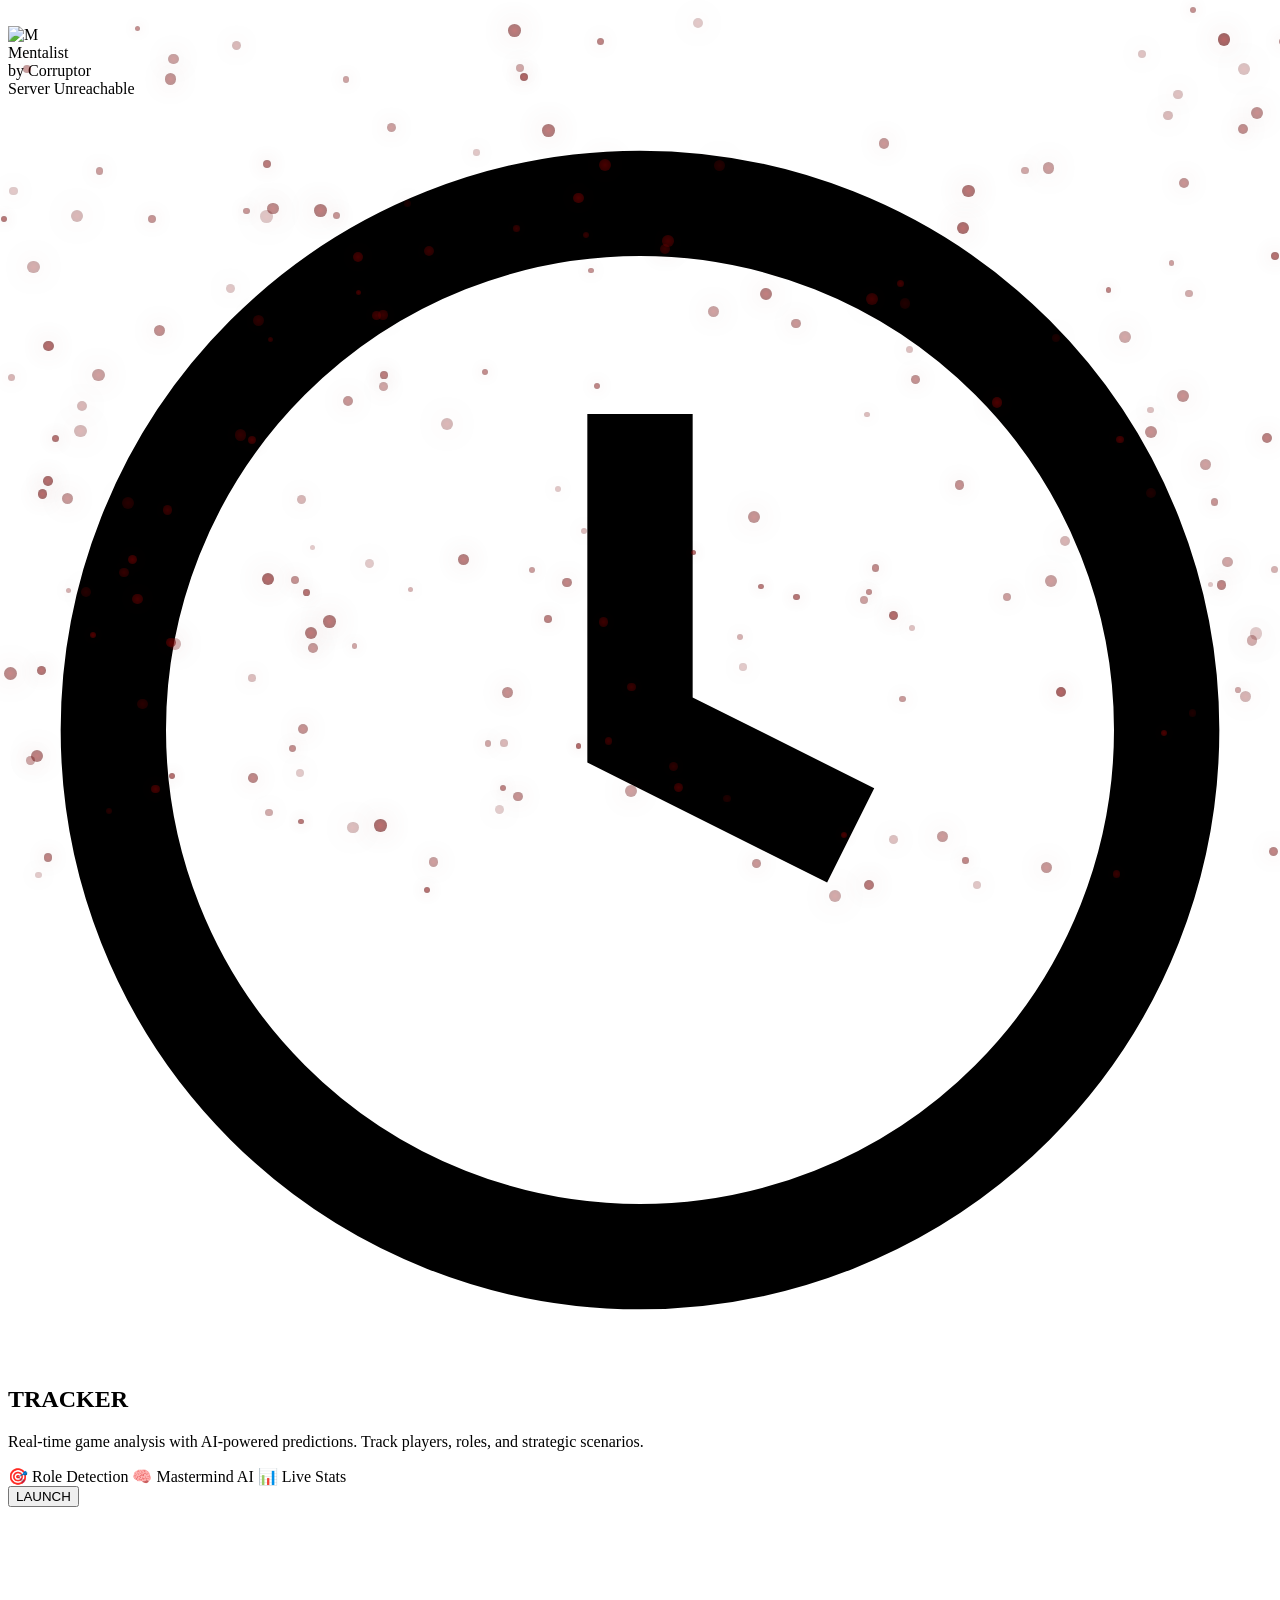
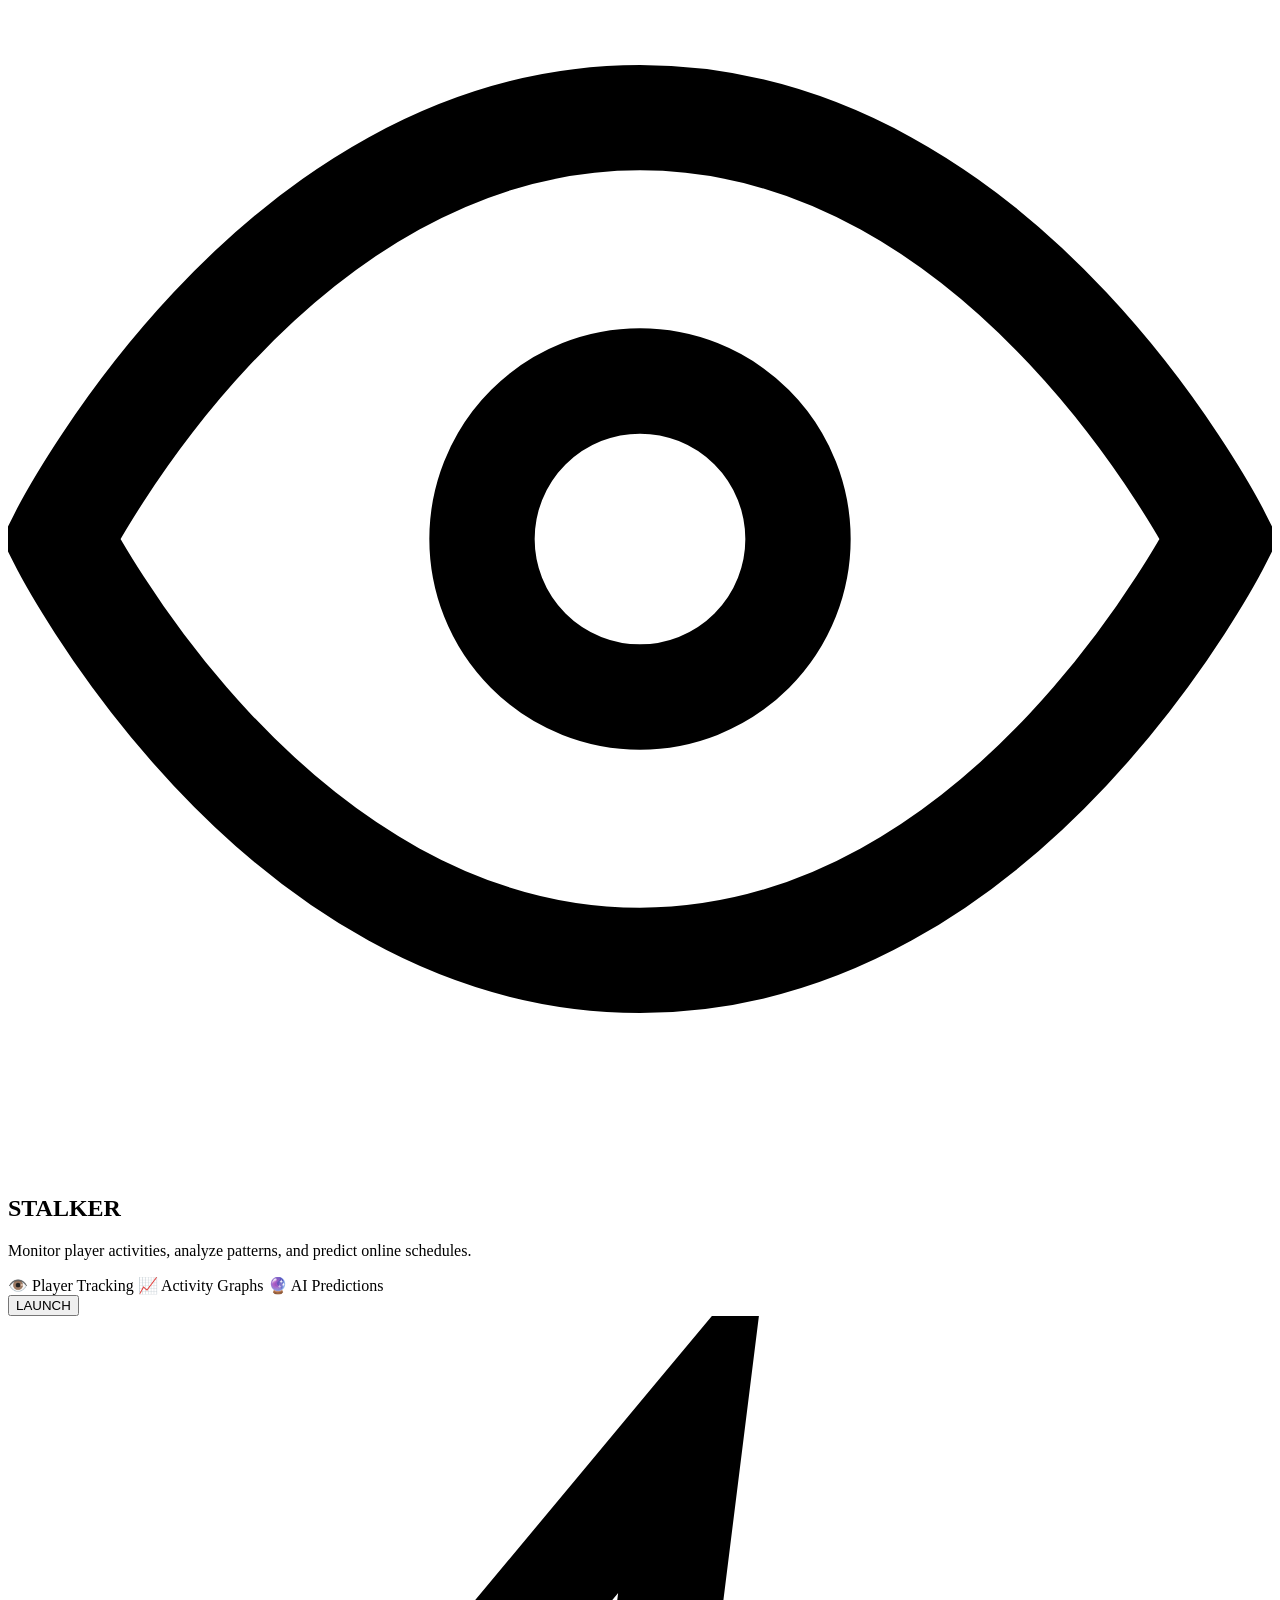
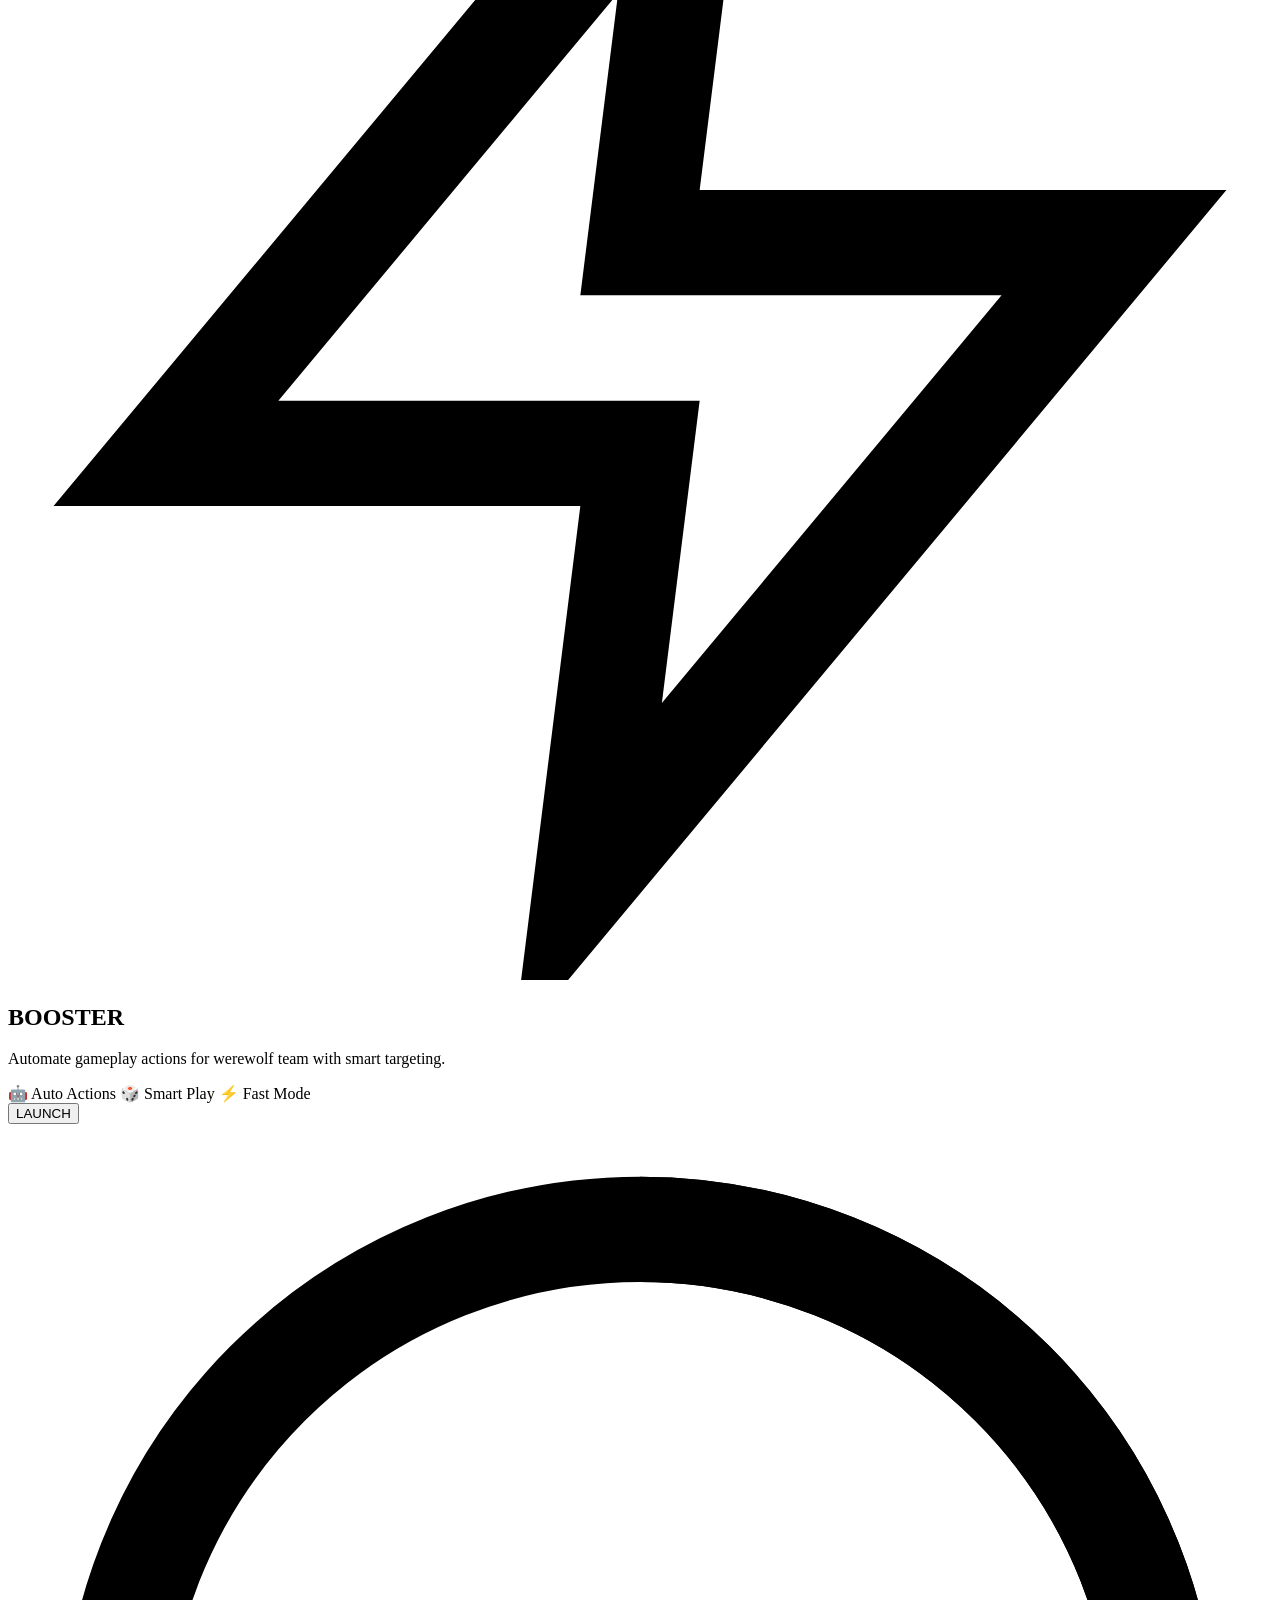
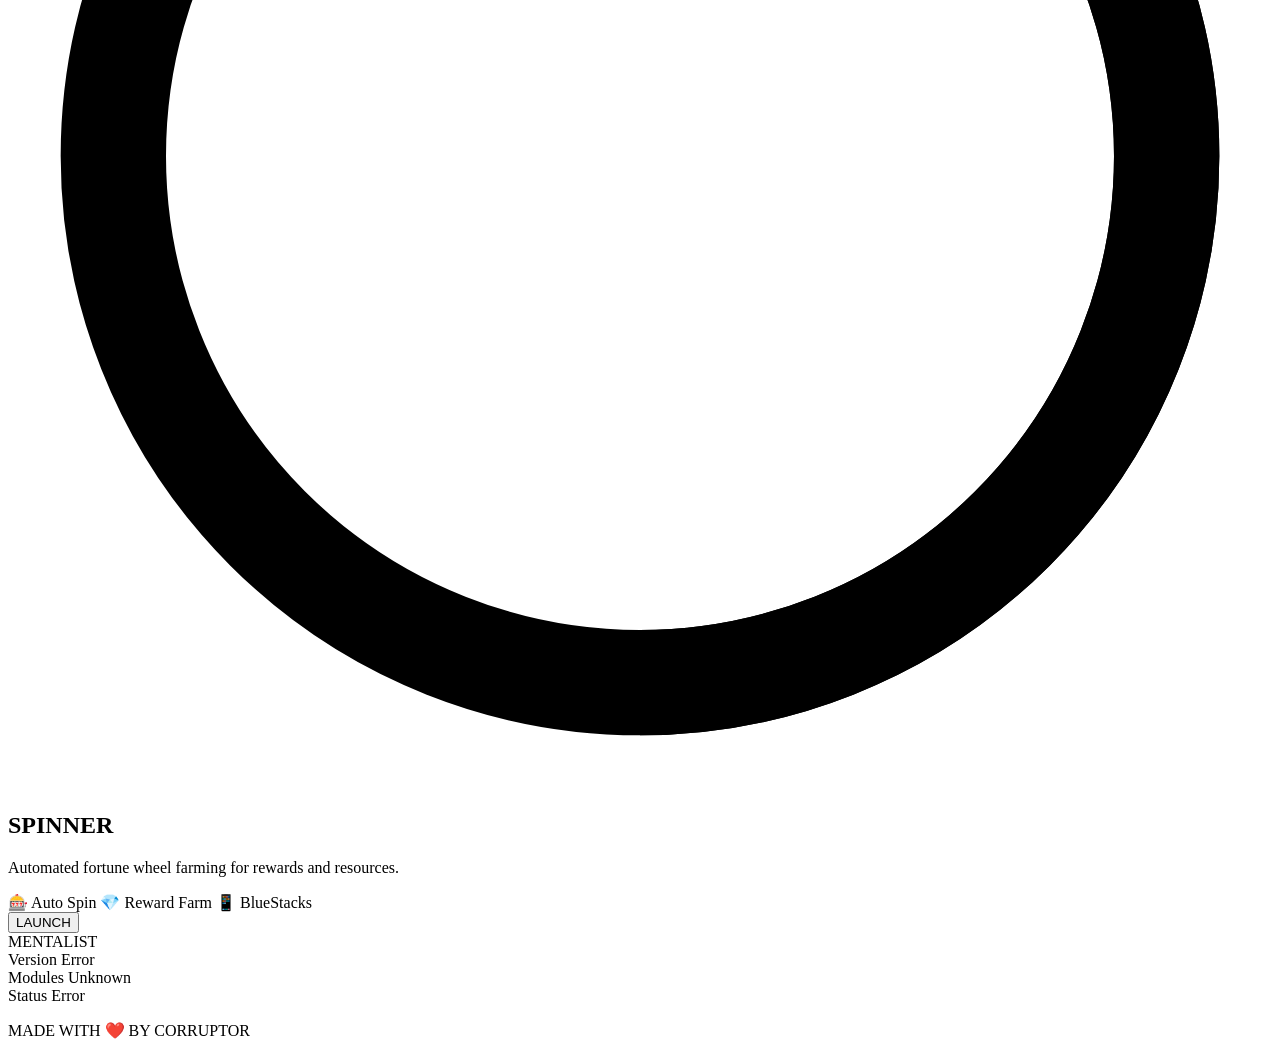
==== gui/index.html @ 66e72451 "Fix" ====
<!DOCTYPE html>
<html lang="en">

<head>
    <meta charset="UTF-8">
    <meta name="viewport" content="width=device-width, initial-scale=1.0">
    <title>Mentalist</title>
    <link rel="icon" type="image/png" href="assets/favicon.png">
    <link rel="preconnect" href="https://fonts.googleapis.com">
    <link rel="preconnect" href="https://fonts.gstatic.com" crossorigin>
    <link href="https://fonts.googleapis.com/css2?family=Cinzel:wght@400..900&family=Cormorant+Garamond:ital,wght@0,300;0,400;0,500;0,600;0,700;1,300;1,400;1,500;1,600;1,700&family=Playfair+Display:ital,wght@0,400..900;1,400..900&display=swap" rel="stylesheet">
    <link rel="stylesheet" href="css/main.css">
    <link rel="stylesheet" href="css/updater.css">
    <link rel="stylesheet" href="css/animations.css">
</head>

<body>
    <div id="blood-particles"></div>

    <div class="background-watermark">
        <img src="assets/favicon.png" alt="">
    </div>

    <header class="main-header">
        <div class="logo" onclick="window.location.href='index.html'">
            <div class="brand-container">
                <img src="assets/favicon.png" alt="M" class="logo-icon">
                <div class="logo-wrapper">
                    <div class="logo-main">
                        <span class="logo-men">Men</span><span class="logo-tal">tal</span><span class="logo-ist">ist</span>
                    </div>
                    <div class="author-tag">by Corruptor</div>
                </div>
            </div>
        </div>
        <div class="server-status">
            <span class="status-dot"></span>
            <span class="status-text">Checking Server...</span>
        </div>
    </header>
    
    <main class="module-selector">
        <div class="modules-grid">
            <div class="module-card" data-module="tracker">
                <div class="card-glow tracker-glow"></div>
                <div class="card-content">
                    <div class="card-icon">
                        <svg viewBox="0 0 24 24" fill="none" stroke="currentColor" stroke-width="2">
                            <circle cx="12" cy="12" r="10" />
                            <path d="M12 6v6l4 2" />
                        </svg>
                    </div>
                    <h2 class="card-title">TRACKER</h2>
                    <p class="card-description">
                        Real-time game analysis with AI-powered predictions.
                        Track players, roles, and strategic scenarios.
                    </p>
                    <div class="card-features">
                        <span class="feature">🎯 Role Detection</span>
                        <span class="feature">🧠 Mastermind AI</span>
                        <span class="feature">📊 Live Stats</span>
                    </div>
                    <button class="card-button" onclick="launchModule('tracker')">
                        <span>LAUNCH</span>
                        <div class="button-glow"></div>
                    </button>
                </div>
            </div>
            
            <div class="module-card" data-module="stalker">
                <div class="card-glow stalker-glow"></div>
                <div class="card-content">
                    <div class="card-icon">
                        <svg viewBox="0 0 24 24" fill="none" stroke="currentColor" stroke-width="2">
                            <path d="M1 12s4-8 11-8 11 8 11 8-4 8-11 8-11-8-11-8z" />
                            <circle cx="12" cy="12" r="3" />
                        </svg>
                    </div>
                    <h2 class="card-title">STALKER</h2>
                    <p class="card-description">
                        Monitor player activities, analyze patterns, and predict online schedules.
                    </p>
                    <div class="card-features">
                        <span class="feature">👁️ Player Tracking</span>
                        <span class="feature">📈 Activity Graphs</span>
                        <span class="feature">🔮 AI Predictions</span>
                    </div>
                    <button class="card-button" onclick="launchModule('stalker')">
                        <span>LAUNCH</span>
                        <div class="button-glow"></div>
                    </button>
                </div>
            </div>
            
            <div class="module-card" data-module="booster">
                <div class="card-glow booster-glow"></div>
                <div class="card-content">
                    <div class="card-icon">
                        <svg viewBox="0 0 24 24" fill="none" stroke="currentColor" stroke-width="2">
                            <path d="M13 2L3 14h9l-1 8 10-12h-9l1-8z" />
                        </svg>
                    </div>
                    <h2 class="card-title">BOOSTER</h2>
                    <p class="card-description">
                        Automate gameplay actions for werewolf team with smart targeting.
                    </p>
                    <div class="card-features">
                        <span class="feature">🤖 Auto Actions</span>
                        <span class="feature">🎲 Smart Play</span>
                        <span class="feature">⚡ Fast Mode</span>
                    </div>
                    <button class="card-button" onclick="launchModule('booster')">
                        <span>LAUNCH</span>
                        <div class="button-glow"></div>
                    </button>
                </div>
            </div>
            
            <div class="module-card" data-module="spinner">
                <div class="card-glow spinner-glow"></div>
                <div class="card-content">
                    <div class="card-icon">
                        <svg viewBox="0 0 24 24" fill="none" stroke="currentColor" stroke-width="2">
                            <circle cx="12" cy="12" r="10" />
                            <path d="M12 2a10 10 0 0 1 0 20" />
                        </svg>
                    </div>
                    <h2 class="card-title">SPINNER</h2>
                    <p class="card-description">
                        Automated fortune wheel farming for rewards and resources.
                    </p>
                    <div class="card-features">
                        <span class="feature">🎰 Auto Spin</span>
                        <span class="feature">💎 Reward Farm</span>
                        <span class="feature">📱 BlueStacks</span>
                    </div>
                    <button class="card-button" onclick="launchModule('spinner')">
                        <span>LAUNCH</span>
                        <div class="button-glow"></div>
                    </button>
                </div>
            </div>
        </div>
        
        <footer class="main-footer">
            <div class="footer-content">
                <div class="footer-branding">
                    <span class="logo-men">MEN</span><span class="logo-tal">TAL</span><span class="logo-ist">IST</span>
                </div>
                <div class="footer-info-grid">
                    <div class="footer-item">
                        <span class="footer-label">Version</span>
                        <span class="footer-value">---</span>
                    </div>
                    <div class="footer-item">
                        <span class="footer-label">Modules</span>
                        <span class="footer-value">---</span>
                    </div>
                    <div class="footer-item">
                        <span class="footer-label">Status</span>
                        <span class="footer-value">---</span>
                    </div>
                </div>
                <p class="footer-copyright">MADE WITH ❤️ BY CORRUPTOR</p>
            </div>
        </footer>
    </main>
    
    <script src="eel.js"></script>
    <script src="js/main.js"></script>
    <script src="js/updater.js"></script>
</body>

</html>
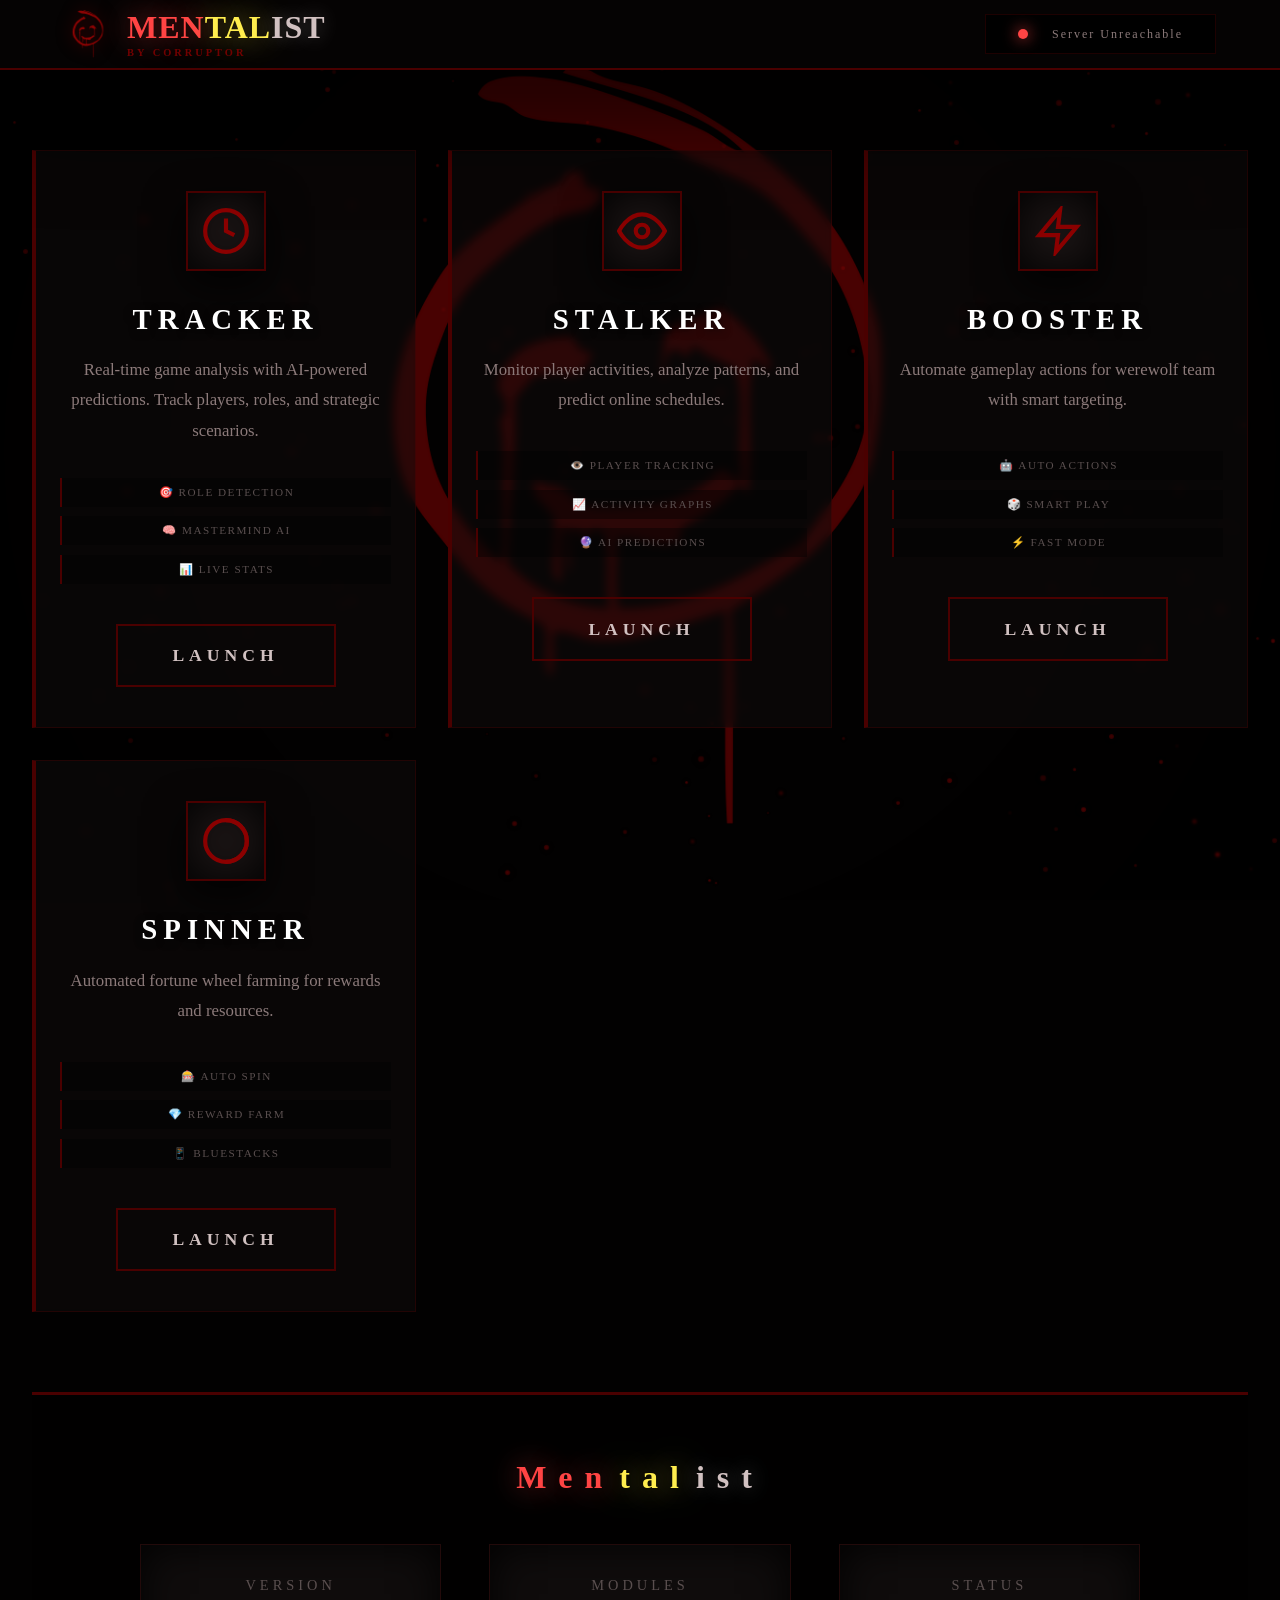
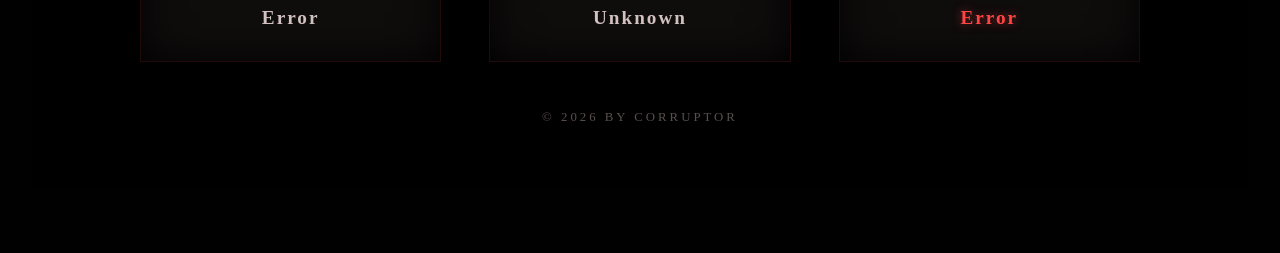
==== commit 36e3e130: "Update" ====
--- a/gui/index.html
+++ b/gui/index.html
@@ -145,7 +145,7 @@
         <footer class="main-footer">
             <div class="footer-content">
                 <div class="footer-branding">
-                    <span class="logo-men">MEN</span><span class="logo-tal">TAL</span><span class="logo-ist">IST</span>
+                    <span class="logo-men">Men</span><span class="logo-tal">tal</span><span class="logo-ist">ist</span>
                 </div>
                 <div class="footer-info-grid">
                     <div class="footer-item">
@@ -161,7 +161,7 @@
                         <span class="footer-value">---</span>
                     </div>
                 </div>
-                <p class="footer-copyright">MADE WITH ❤️ BY CORRUPTOR</p>
+                <p class="footer-copyright">© 2026 BY CORRUPTOR</p>
             </div>
         </footer>
     </main>
--- a/gui/css/main.css
+++ b/gui/css/main.css
@@ -0,0 +1,701 @@
+:root {
+    --men-red: #ff4444;
+    --tal-gold: #ffed4e;
+    --ist-bone: #d1c1c1;
+
+    --bg-void: #020101;
+    --bg-cabinet: #0a0707;
+    --bg-plate: #110d0d;
+    --bg-tray: #1a1414;
+    --bg-panel: #241a1a;
+
+    --blood-dried: #4a0000;
+    --blood-dark: #6b0000;
+    --blood-arterial: #8b0000;
+    --blood-bright: #cc0000;
+
+    --text-bright: #ffffff;
+    --text-bone: #d1c1c1;
+    --text-ash: #8c7a7a;
+    --text-dirt: #5a4f4f;
+
+    --state-success: #00ff88;
+    --state-warning: #ffed4e;
+    --state-danger: #ff4444;
+    --state-info: #00d4ff;
+
+    --shadow-deep: 0 40px 100px rgba(0, 0, 0, 0.9);
+    --shadow-blood: 0 0 60px rgba(139, 0, 0, 0.4);
+    --shadow-inset: inset 0 0 40px rgba(0, 0, 0, 0.95);
+    --transition: 0.4s cubic-bezier(0.165, 0.84, 0.44, 1);
+}
+
+* {
+    margin: 0;
+    padding: 0;
+    box-sizing: border-box;
+}
+
+body {
+    font-family: 'Cormorant Garamond', serif;
+    background: var(--bg-void);
+    color: var(--text-bone);
+    min-height: 100vh;
+    overflow-x: hidden;
+    display: flex;
+    flex-direction: column;
+    position: relative;
+}
+
+body::before {
+    content: '';
+    position: fixed;
+    inset: 0;
+    background: radial-gradient(circle, transparent 60%, rgba(0, 0, 0, 0.95) 100%);
+    pointer-events: none;
+    z-index: 1;
+}
+
+.background-watermark {
+    position: fixed;
+    top: 50%;
+    left: 50%;
+    transform: translate(-50%, -50%);
+    width: 60vw;
+    height: 60vw;
+    z-index: 1;
+    pointer-events: none;
+    opacity: 0.5;
+    filter: ontrast(1.2);
+    display: flex;
+    justify-content: center;
+    align-items: center;
+}
+
+.background-watermark img {
+    width: 100%;
+    height: 100%;
+    object-fit: contain;
+}
+
+.main-header {
+    height: 70px;
+    position: sticky;
+    top: 0;
+    z-index: 1000;
+    display: flex;
+    align-items: center;
+    justify-content: space-between; 
+    padding: 0 4rem;
+    background: rgba(6, 4, 4, 0.98);
+    backdrop-filter: blur(40px);
+    border-bottom: 2px solid var(--blood-dried);
+    box-shadow: var(--shadow-deep);
+}
+
+.logo {
+    font-family: 'Playfair Display', serif;
+    font-weight: 900;
+    font-size: 2rem;
+    letter-spacing: 8px;
+    display: flex;
+    align-items: center;
+    cursor: pointer;
+    transition: var(--transition);
+}
+
+.logo:hover {
+    transform:  scale(1.05);
+}
+
+.logo-men {
+    color: var(--men-red);
+    text-shadow: 0 0 30px rgba(255, 68, 68, 0.6);
+}
+
+.logo-tal {
+    color: var(--tal-gold);
+    text-shadow: 0 0 30px rgba(255, 237, 78, 0.6);
+}
+
+.logo-ist {
+    color: var(--ist-bone);
+    text-shadow: 0 0 20px rgba(255, 255, 255, 0.3);
+}
+
+.brand-container {
+    display: flex;
+    align-items: center;
+    gap: 15px;
+}
+
+.logo-icon {
+    width: 48px;
+    height: 48px;
+    filter: drop-shadow(0 0 8px rgba(139, 0, 0, 0.6));
+    transition: all 0.4s cubic-bezier(0.175, 0.885, 0.32, 1.275);
+    object-fit: contain;
+}
+
+.logo-wrapper {
+    display: flex;
+    flex-direction: column;
+    justify-content: center;
+    line-height: 1.1;
+}
+
+.logo-main {
+    display: flex;
+    align-items: center;
+    font-size: 2rem;
+    font-weight: 800;
+    text-transform: uppercase;
+    letter-spacing: 1px;
+}
+
+.author-tag {
+    font-family: 'Cinzel', serif;
+    font-size: 0.65rem;
+    letter-spacing: 3px;
+    color: var(--blood-arterial);
+    text-transform: uppercase;
+    opacity: 0.8;
+    margin-top: 2px;
+    transition: var(--transition);
+}
+
+.logo:hover .logo-icon {
+    transform: scale(1.1) rotate(-5deg);
+    filter: drop-shadow(0 0 15px var(--men-red));
+}
+
+.logo:hover .author-tag {
+    color: var(--tal-gold);
+    opacity: 1;
+    transform: translateX(3px);
+}
+
+.server-status {
+    display: flex;
+    align-items: center;
+    gap: 1.5rem;
+    padding: 0.7rem 2rem;
+    background: rgba(0, 0, 0, 0.8);
+    border: 1px solid rgba(139, 0, 0, 0.2);
+    box-shadow: var(--shadow-inset);
+    font-family: 'Cinzel', serif;
+    font-size: 0.75rem;
+    letter-spacing: 2px;
+    color: var(--text-ash);
+    margin-left: auto;
+}
+
+.status-dot {
+    width: 10px;
+    height: 10px;
+    border-radius: 50%;
+    background: var(--state-success);
+    box-shadow: 0 0 15px var(--state-success);
+    animation: pulse-dot 2s infinite;
+}
+
+.status-dot.online {
+    background: var(--state-success);
+    box-shadow: 0 0 15px var(--state-success);
+    animation: pulse-dot 2s infinite;
+}
+
+.status-dot.offline {
+    background: var(--state-danger);
+    box-shadow: 0 0 15px var(--state-danger);
+    animation: pulse-dot 1s infinite;
+}
+
+@keyframes pulse-dot {
+
+    0%,
+    100% {
+        opacity: 1;
+    }
+
+    50% {
+        opacity: 0.5;
+    }
+}
+
+.module-selector {
+    width: 100%;
+    max-width: 1600px;
+    margin: 0 auto;
+    padding: 5rem 2rem 4rem;
+    flex: 1;
+    position: relative;
+    z-index: 10;
+}
+
+.title-section {
+    text-align: center;
+    margin-bottom: 5rem;
+    position: relative;
+    z-index: 100;
+}
+
+.main-title {
+    font-family: 'Playfair Display', serif;
+    font-weight: 900;
+    font-size: 3.5rem;
+    letter-spacing: 20px;
+    margin-bottom: 1.5rem;
+    text-shadow:
+        4px 4px 0px rgba(0, 0, 0, 1),
+        0 0 40px rgba(255, 237, 78, 0.3);
+    animation: titleReveal 1.5s cubic-bezier(0.165, 0.84, 0.44, 1) forwards;
+}
+
+@keyframes titleReveal {
+    from {
+        opacity: 0;
+        transform: translateY(40px);
+        filter: blur(20px);
+    }
+
+    to {
+        opacity: 1;
+        transform: translateY(0);
+        filter: blur(0);
+    }
+}
+
+.directive-text {
+    font-family: 'Cinzel', serif;
+    font-size: 0.85rem;
+    letter-spacing: 4px;
+    text-transform: uppercase;
+    color: var(--text-dirt);
+    text-shadow: 0 2px 10px rgba(0, 0, 0, 0.8);
+    margin-top: 1rem;
+}
+
+.author-credit {
+    font-family: 'Playfair Display', serif;
+    font-size: 0.9rem;
+    letter-spacing: 3px;
+    color: var(--blood-arterial);
+    margin-top: 0.5rem;
+    text-shadow: 0 0 15px rgba(139, 0, 0, 0.4);
+}
+
+.surgical-line {
+    height: 1px;
+    background: linear-gradient(90deg, transparent, var(--blood-arterial), transparent);
+    margin: 3rem auto;
+    width: 60%;
+    box-shadow: 0 0 10px var(--blood-arterial);
+}
+
+.modules-grid {
+    display: grid;
+    grid-template-columns: repeat(auto-fit, minmax(300px, 1fr));
+    gap: 2rem;
+    margin-bottom: 5rem;
+}
+
+@media (max-width: 900px) {
+    .modules-grid {
+        grid-template-columns: repeat(auto-fit, minmax(350px, 1fr));
+        gap: 2rem;
+    }
+}
+
+@media (max-width: 480px) {
+    .modules-grid {
+        grid-template-columns: 1fr;
+    }
+}
+
+.module-card {
+    background: rgba(17, 13, 13, 0.5); 
+    border: 1px solid rgba(139, 0, 0, 0.2);
+    border-left: 4px solid var(--blood-dried);
+    position: relative;
+    transition: var(--transition);
+    cursor: pointer;
+    overflow: hidden;
+    backdrop-filter: blur(5px);
+}
+
+.module-card:hover {
+    transform: translateY(-8px) scale(1.02);
+    border-color: var(--tal-gold);
+    background: rgba(10, 7, 7, 0.95); 
+    box-shadow: var(--shadow-deep), 0 0 40px rgba(255, 237, 78, 0.1);
+}
+
+.module-card::before {
+    content: '';
+    position: absolute;
+    inset: 0;
+    background: radial-gradient(circle at center, rgba(139, 0, 0, 0.08) 0%, transparent 70%);
+    opacity: 0;
+    transition: var(--transition);
+}
+
+.module-card:hover::before {
+    opacity: 1;
+}
+
+.module-disabled {
+    filter: brightness(0.6);
+    pointer-events: none;
+    position: relative;
+}
+
+.module-disabled::after {
+    content: 'UNAVAILABLE';
+    position: absolute;
+    top: 20px;
+    right: 20px;
+    background: rgba(139, 0, 0, 0.9);
+    color: var(--text-bright);
+    padding: 0.4rem 1rem;
+    font-family: 'Cinzel', serif;
+    font-size: 0.65rem;
+    letter-spacing: 2px;
+    border: 1px solid var(--men-red);
+    box-shadow: 0 0 20px rgba(255, 68, 68, 0.4);
+    z-index: 10;
+}
+
+.module-disabled .card-icon {
+    border-color: var(--blood-dried);
+}
+
+.module-disabled .card-icon svg {
+    color: var(--text-dirt);
+}
+
+.module-disabled .card-title {
+    color: var(--text-dirt);
+    text-shadow: none;
+}
+
+.module-disabled .card-description {
+    color: var(--text-dirt);
+}
+
+.module-disabled .feature {
+    color: var(--text-dirt);
+    border-left-color: var(--blood-dried);
+    opacity: 0.5;
+}
+
+.module-disabled .card-button {
+    border-color: var(--blood-dried);
+    color: var(--text-dirt);
+    cursor: not-allowed;
+    opacity: 0.5;
+}
+
+.module-disabled .card-button span {
+    letter-spacing: 3px;
+}
+
+.card-content {
+    padding: 2.5rem 1.5rem;
+    display: flex;
+    flex-direction: column;
+    align-items: center;
+    text-align: center;
+    position: relative;
+    z-index: 2;
+}
+
+.card-icon {
+    width: 80px;
+    height: 80px;
+    background: var(--bg-tray);
+    border: 2px solid var(--blood-dried);
+    display: flex;
+    align-items: center;
+    justify-content: center;
+    margin-bottom: 2rem;
+    box-shadow:
+        var(--shadow-inset),
+        0 15px 40px rgba(0, 0, 0, 0.8);
+    transition: var(--transition);
+}
+
+.card-icon svg {
+    width: 50px;
+    height: 50px;
+    color: var(--blood-arterial);
+    transition: var(--transition);
+}
+
+.module-card:hover .card-icon {
+    border-color: var(--tal-gold);
+    transform: rotate(-5deg) scale(1.1);
+    box-shadow:
+        var(--shadow-inset),
+        0 0 40px rgba(255, 237, 78, 0.3);
+}
+
+.module-card:hover .card-icon svg {
+    color: var(--tal-gold);
+}
+
+.card-title {
+    font-family: 'Playfair Display', serif;
+    font-weight: 900;
+    font-size: 1.8rem;
+    letter-spacing: 6px;
+    color: var(--text-bright);
+    margin-bottom: 1.2rem;
+    text-shadow: 0 2px 8px rgba(0, 0, 0, 0.6);
+}
+
+.card-description {
+    color: var(--text-ash);
+    font-size: 1.05rem;
+    line-height: 1.8;
+    margin-bottom: 2rem;
+    min-height: 4rem;
+    font-family: 'Cormorant Garamond', serif;
+}
+
+.card-features {
+    display: flex;
+    flex-direction: column;
+    gap: 0.6rem;
+    margin-bottom: 2.5rem;
+    width: 100%;
+}
+
+.feature {
+    font-family: 'Cinzel', serif;
+    font-size: 0.7rem;
+    letter-spacing: 1.5px;
+    color: var(--text-dirt);
+    text-transform: uppercase;
+    padding: 0.5rem;
+    background: rgba(0, 0, 0, 0.4);
+    border-left: 2px solid var(--blood-dried);
+    transition: var(--transition);
+}
+
+.module-card:hover .feature {
+    color: var(--text-ash);
+    border-left-color: var(--tal-gold);
+}
+
+.card-button {
+    font-family: 'Playfair Display', serif;
+    font-weight: 900;
+    text-transform: uppercase;
+    letter-spacing: 5px;
+    background: transparent;
+    border: 2px solid var(--blood-dried);
+    color: var(--text-bone);
+    padding: 1.2rem 3rem;
+    font-size: 1.1rem;
+    cursor: pointer;
+    transition: var(--transition);
+    position: relative;
+    overflow: hidden;
+    width: 100%;
+    max-width: 220px;
+}
+
+.card-button::before {
+    content: '';
+    position: absolute;
+    inset: 0;
+    background: var(--blood-arterial);
+    transform: scaleX(0);
+    transform-origin: left;
+    transition: var(--transition);
+    z-index: -1;
+}
+
+.card-button:hover {
+    border-color: var(--men-red);
+    color: var(--text-bright);
+    letter-spacing: 7px;
+    box-shadow: 0 0 40px rgba(255, 68, 68, 0.4);
+}
+
+.card-button:hover::before {
+    transform: scaleX(1);
+}
+
+.main-footer {
+    padding: 4rem 2rem;
+    background: rgba(2, 1, 1, 0.98);
+    border-top: 3px solid var(--blood-dried);
+    position: relative;
+    z-index: 10;
+}
+
+.footer-content {
+    max-width: 1000px;
+    margin: 0 auto;
+    text-align: center;
+}
+
+.footer-branding {
+    font-family: 'Playfair Display', serif;
+    font-weight: 900;
+    font-size: 2rem;
+    letter-spacing: 12px;
+    margin-bottom: 3rem;
+    display: flex;
+    justify-content: center;
+    gap: 5px;
+}
+
+.footer-info-grid {
+    display: grid;
+    grid-template-columns: repeat(3, 1fr);
+    gap: 3rem;
+    margin-bottom: 2rem;
+}
+
+@media (max-width: 768px) {
+    .footer-info-grid {
+        grid-template-columns: 1fr;
+        gap: 1.5rem;
+    }
+}
+
+.footer-item {
+    background: rgba(26, 20, 20, 0.6);
+    border: 1px solid rgba(139, 0, 0, 0.15);
+    padding: 2rem 1.5rem;
+    box-shadow: var(--shadow-inset);
+    transition: var(--transition);
+}
+
+.footer-item:hover {
+    border-color: var(--blood-arterial);
+    background: rgba(26, 20, 20, 0.8);
+}
+
+.footer-label {
+    font-family: 'Playfair Display', serif;
+    text-transform: uppercase;
+    font-size: 0.9rem;
+    letter-spacing: 4px;
+    color: var(--text-dirt);
+    display: block;
+    margin-bottom: 0.8rem;
+}
+
+.footer-value {
+    font-family: 'Cinzel', serif;
+    font-weight: 700;
+    font-size: 1.2rem;
+    letter-spacing: 2px;
+    color: var(--text-bone);
+}
+
+.footer-value.ready {
+    color: var(--state-success);
+    text-shadow: 0 0 20px rgba(0, 255, 136, 0.5);
+}
+
+.footer-copyright {
+    margin-top: 3rem;
+    color: var(--text-dirt);
+    font-size: 0.8rem;
+    letter-spacing: 3px;
+    font-family: 'Cinzel', serif;
+}
+
+.footer-value.limited {
+    color: var(--state-warning);
+}
+
+.footer-value.ready {
+    color: var(--state-success) !important;
+    text-shadow: 0 0 10px rgba(0, 255, 136, 0.5);
+    animation: pulseGreen 2s ease-in-out infinite;
+}
+
+.footer-value.not-ready {
+    color: var(--state-danger) !important;
+    text-shadow: 0 0 10px rgba(255, 68, 68, 0.5);
+    animation: pulseRed 2s ease-in-out infinite;
+}
+
+.module-disabled {
+    opacity: 0.5;
+    filter: grayscale(1);
+    pointer-events: none;
+}
+
+.module-disabled .card-button {
+    cursor: not-allowed;
+}
+
+#blood-particles {
+    position: fixed;
+    inset: 0;
+    pointer-events: none;
+    z-index: 1;
+    overflow: hidden;
+}
+
+.blood-particle {
+    position: absolute;
+    border-radius: 50%;
+    will-change: transform, opacity;
+}
+
+@keyframes bloodFloat {
+    0% {
+        transform: translate(0, 0) scale(1);
+        opacity: 0;
+    }
+    10% {
+        opacity: 0.6;
+    }
+    50% {
+        transform: translate(var(--drift), -50vh) scale(1.2);
+        opacity: 0.4;
+    }
+    90% {
+        opacity: 0.2;
+    }
+    100% {
+        transform: translate(calc(var(--drift) * 1.5), -100vh) scale(0.8);
+        opacity: 0;
+    }
+}
+
+.blood-particle:nth-child(3n) {
+    animation-direction: reverse;
+}
+
+.blood-particle:nth-child(5n) {
+    background: radial-gradient(circle, #cc0000, #6b0000);
+}
+
+.blood-particle:nth-child(7n) {
+    filter: blur(1px);
+}
+
+::-webkit-scrollbar {
+    width: 8px;
+}
+
+::-webkit-scrollbar-track {
+    background: var(--bg-void);
+}
+
+::-webkit-scrollbar-thumb {
+    background: var(--blood-dried);
+}
+
+::-webkit-scrollbar-thumb:hover {
+    background: var(--blood-arterial);
+}
--- a/gui/css/updater.css
+++ b/gui/css/updater.css
@@ -0,0 +1,560 @@
+.update-button {
+    display: flex;
+    align-items: center;
+    gap: 0.8rem;
+    padding: 0.6rem 1.5rem;
+    background: rgba(0, 0, 0, 0.6);
+    border: 1px solid var(--blood-dried);
+    color: var(--text-ash);
+    font-family: 'Cinzel', serif;
+    font-size: 0.75rem;
+    letter-spacing: 2px;
+    cursor: pointer;
+    transition: var(--transition);
+    text-transform: uppercase;
+}
+
+.update-button svg {
+    width: 18px;
+    height: 18px;
+    color: var(--blood-arterial);
+    transition: var(--transition);
+}
+
+.update-button:hover {
+    background: rgba(139, 0, 0, 0.2);
+    border-color: var(--blood-arterial);
+    color: var(--text-bone);
+    transform: translateY(-2px);
+}
+
+.update-button:hover svg {
+    color: var(--men-red);
+    animation: rotate-update 1s ease-in-out;
+}
+
+.update-button.update-available {
+    border-color: var(--tal-gold);
+    background: rgba(255, 237, 78, 0.1);
+    animation: pulse-update 2s infinite;
+}
+
+.update-button.update-available svg {
+    color: var(--tal-gold);
+}
+
+@keyframes rotate-update {
+    0% { transform: rotate(0deg); }
+    100% { transform: rotate(360deg); }
+}
+
+@keyframes pulse-update {
+    0%, 100% {
+        box-shadow: 0 0 0 0 rgba(255, 237, 78, 0.4);
+    }
+    50% {
+        box-shadow: 0 0 20px 5px rgba(255, 237, 78, 0.1);
+    }
+}
+
+.update-notification {
+    position: fixed;
+    top: 90px;
+    right: 2rem;
+    z-index: 2000;
+    animation: slide-in-right 0.5s ease-out;
+}
+
+.update-notification-content {
+    display: flex;
+    align-items: center;
+    gap: 1rem;
+    padding: 1.5rem 2rem;
+    background: rgba(10, 7, 7, 0.98);
+    border: 2px solid var(--tal-gold);
+    box-shadow: 
+        var(--shadow-deep),
+        0 0 30px rgba(255, 237, 78, 0.3);
+    min-width: 400px;
+    position: relative;
+}
+
+.update-notification-content svg {
+    width: 32px;
+    height: 32px;
+    color: var(--tal-gold);
+    flex-shrink: 0;
+    animation: rotate-slow 3s linear infinite;
+}
+
+.update-notification-content > div {
+    flex: 1;
+    display: flex;
+    flex-direction: column;
+    gap: 0.3rem;
+}
+
+.update-notification-content strong {
+    color: var(--tal-gold);
+    font-family: 'Playfair Display', serif;
+    font-size: 1.1rem;
+    letter-spacing: 1px;
+}
+
+.update-notification-content span {
+    color: var(--text-ash);
+    font-size: 0.9rem;
+}
+
+.update-notification-content button {
+    padding: 0.6rem 1.5rem;
+    background: var(--blood-arterial);
+    border: 1px solid var(--men-red);
+    color: var(--text-bright);
+    font-family: 'Cinzel', serif;
+    font-size: 0.7rem;
+    letter-spacing: 2px;
+    cursor: pointer;
+    transition: var(--transition);
+    text-transform: uppercase;
+}
+
+.update-notification-content button:hover {
+    background: var(--men-red);
+    transform: translateY(-2px);
+    box-shadow: 0 4px 15px rgba(255, 68, 68, 0.4);
+}
+
+.update-notification-content button.close {
+    background: transparent;
+    border: none;
+    color: var(--text-dirt);
+    font-size: 1.5rem;
+    padding: 0.2rem 0.5rem;
+    margin-left: 0.5rem;
+}
+
+.update-notification-content button.close:hover {
+    color: var(--men-red);
+    transform: none;
+    box-shadow: none;
+}
+
+.update-notification.fade-out {
+    animation: slide-out-right 0.5s ease-out forwards;
+}
+
+@keyframes slide-in-right {
+    from {
+        transform: translateX(500px);
+        opacity: 0;
+    }
+    to {
+        transform: translateX(0);
+        opacity: 1;
+    }
+}
+
+@keyframes slide-out-right {
+    from {
+        transform: translateX(0);
+        opacity: 1;
+    }
+    to {
+        transform: translateX(500px);
+        opacity: 0;
+    }
+}
+
+@keyframes rotate-slow {
+    from { transform: rotate(0deg); }
+    to { transform: rotate(360deg); }
+}
+
+.update-modal {
+    position: fixed;
+    inset: 0;
+    z-index: 3000;
+    display: flex;
+    align-items: center;
+    justify-content: center;
+    animation: fade-in 0.3s ease-out;
+}
+
+.modal-overlay {
+    position: absolute;
+    inset: 0;
+    background: rgba(0, 0, 0, 0.85);
+    backdrop-filter: blur(10px);
+}
+
+.update-modal-content {
+    position: relative;
+    background: var(--bg-cabinet);
+    border: 2px solid var(--blood-arterial);
+    box-shadow: var(--shadow-deep), 0 0 60px rgba(255, 237, 78, 0.2);
+    max-width: 600px;
+    width: 90%;
+    max-height: 80vh;
+    overflow: hidden;
+    display: flex;
+    flex-direction: column;
+    animation: scale-up 0.3s ease-out;
+}
+
+.modal-header {
+    padding: 2rem;
+    background: rgba(0, 0, 0, 0.4);
+    border-bottom: 1px solid var(--blood-dried);
+    display: flex;
+    align-items: center;
+    justify-content: space-between;
+}
+
+.modal-header h2 {
+    font-family: 'Playfair Display', serif;
+    font-size: 1.8rem;
+    font-weight: 900;
+    letter-spacing: 3px;
+    color: var(--tal-gold);
+    text-shadow: 0 0 20px rgba(255, 237, 78, 0.3);
+}
+
+.modal-close {
+    width: 36px;
+    height: 36px;
+    background: transparent;
+    border: 1px solid var(--blood-dried);
+    color: var(--text-dirt);
+    font-size: 1.5rem;
+    cursor: pointer;
+    transition: var(--transition);
+    display: flex;
+    align-items: center;
+    justify-content: center;
+}
+
+.modal-close:hover {
+    border-color: var(--men-red);
+    color: var(--men-red);
+    transform: rotate(90deg);
+}
+
+.modal-body {
+    padding: 2rem;
+    overflow-y: auto;
+    flex: 1;
+}
+
+.version-info {
+    display: flex;
+    align-items: center;
+    justify-content: center;
+    gap: 2rem;
+    margin-bottom: 2rem;
+    padding: 1.5rem;
+    background: rgba(0, 0, 0, 0.3);
+    border: 1px solid var(--blood-dried);
+}
+
+.version-current,
+.version-new {
+    display: flex;
+    flex-direction: column;
+    align-items: center;
+    gap: 0.5rem;
+}
+
+.version-info .label {
+    font-family: 'Cinzel', serif;
+    font-size: 0.7rem;
+    letter-spacing: 2px;
+    color: var(--text-dirt);
+    text-transform: uppercase;
+}
+
+.version-info .value {
+    font-family: 'Playfair Display', serif;
+    font-size: 1.5rem;
+    font-weight: 900;
+    letter-spacing: 1px;
+    color: var(--text-bone);
+}
+
+.version-info .value.highlight {
+    color: var(--tal-gold);
+    text-shadow: 0 0 15px rgba(255, 237, 78, 0.4);
+}
+
+.version-info svg {
+    width: 32px;
+    height: 32px;
+    color: var(--blood-arterial);
+}
+
+.update-details {
+    display: grid;
+    grid-template-columns: 1fr 1fr;
+    gap: 1rem;
+    margin-bottom: 2rem;
+}
+
+.detail-item {
+    padding: 1rem;
+    background: rgba(0, 0, 0, 0.3);
+    border-left: 2px solid var(--blood-dried);
+    display: flex;
+    justify-content: space-between;
+    align-items: center;
+}
+
+.detail-label {
+    font-family: 'Cinzel', serif;
+    font-size: 0.75rem;
+    letter-spacing: 2px;
+    color: var(--text-dirt);
+    text-transform: uppercase;
+}
+
+.detail-value {
+    font-family: 'Cormorant Garamond', serif;
+    font-size: 1rem;
+    color: var(--text-bone);
+}
+
+.changelog {
+    margin-bottom: 2rem;
+}
+
+.changelog h3 {
+    font-family: 'Playfair Display', serif;
+    font-size: 1.2rem;
+    font-weight: 700;
+    letter-spacing: 2px;
+    color: var(--text-bone);
+    margin-bottom: 1rem;
+    padding-bottom: 0.5rem;
+    border-bottom: 1px solid var(--blood-dried);
+}
+
+.changelog-content {
+    max-height: 200px;
+    overflow-y: auto;
+    padding: 1rem;
+    background: rgba(0, 0, 0, 0.3);
+    border: 1px solid var(--blood-dried);
+}
+
+.changelog-item {
+    color: var(--text-ash);
+    font-size: 0.95rem;
+    line-height: 1.8;
+    margin-bottom: 0.5rem;
+}
+
+.changelog-item:last-child {
+    margin-bottom: 0;
+}
+
+.update-progress {
+    margin-top: 2rem;
+}
+
+.progress-bar {
+    height: 8px;
+    background: rgba(0, 0, 0, 0.5);
+    border: 1px solid var(--blood-dried);
+    overflow: hidden;
+    margin-bottom: 1rem;
+}
+
+.progress-fill {
+    height: 100%;
+    background: linear-gradient(90deg, var(--blood-arterial), var(--tal-gold));
+    width: 0%;
+    transition: width 0.3s ease-out;
+    box-shadow: 0 0 10px rgba(255, 237, 78, 0.6);
+}
+
+.progress-text {
+    font-family: 'Cinzel', serif;
+    font-size: 0.85rem;
+    letter-spacing: 2px;
+    color: var(--text-ash);
+    text-align: center;
+    text-transform: uppercase;
+}
+
+.modal-footer {
+    padding: 1.5rem 2rem;
+    background: rgba(0, 0, 0, 0.4);
+    border-top: 1px solid var(--blood-dried);
+    display: flex;
+    gap: 1rem;
+    justify-content: flex-end;
+}
+
+.btn-primary,
+.btn-secondary {
+    padding: 0.9rem 2rem;
+    font-family: 'Cinzel', serif;
+    font-size: 0.8rem;
+    letter-spacing: 2px;
+    text-transform: uppercase;
+    cursor: pointer;
+    transition: var(--transition);
+    border: 1px solid;
+    display: flex;
+    align-items: center;
+    gap: 0.5rem;
+}
+
+.btn-primary {
+    background: var(--blood-arterial);
+    border-color: var(--men-red);
+    color: var(--text-bright);
+}
+
+.btn-primary:hover {
+    background: var(--men-red);
+    transform: translateY(-2px);
+    box-shadow: 0 6px 20px rgba(255, 68, 68, 0.4);
+}
+
+.btn-primary svg {
+    width: 16px;
+    height: 16px;
+}
+
+.btn-secondary {
+    background: transparent;
+    border-color: var(--blood-dried);
+    color: var(--text-ash);
+}
+
+.btn-secondary:hover {
+    border-color: var(--blood-arterial);
+    color: var(--text-bone);
+}
+
+.update-success-modal {
+    text-align: center;
+    padding: 3rem 2rem;
+}
+
+.success-icon {
+    width: 80px;
+    height: 80px;
+    margin: 0 auto 2rem;
+    background: var(--blood-arterial);
+    border: 2px solid var(--tal-gold);
+    border-radius: 50%;
+    display: flex;
+    align-items: center;
+    justify-content: center;
+    animation: success-pop 0.5s ease-out;
+}
+
+.success-icon svg {
+    width: 50px;
+    height: 50px;
+    color: var(--tal-gold);
+    stroke-width: 3;
+}
+
+.update-success-modal h2 {
+    font-family: 'Playfair Display', serif;
+    font-size: 1.8rem;
+    font-weight: 900;
+    letter-spacing: 2px;
+    color: var(--tal-gold);
+    margin-bottom: 1rem;
+}
+
+.update-success-modal p {
+    color: var(--text-ash);
+    font-size: 1.05rem;
+    line-height: 1.6;
+    margin-bottom: 2rem;
+}
+
+@keyframes success-pop {
+    0% {
+        transform: scale(0);
+        opacity: 0;
+    }
+    50% {
+        transform: scale(1.2);
+    }
+    100% {
+        transform: scale(1);
+        opacity: 1;
+    }
+}
+
+@keyframes fade-in {
+    from { opacity: 0; }
+    to { opacity: 1; }
+}
+
+@keyframes scale-up {
+    from {
+        transform: scale(0.9);
+        opacity: 0;
+    }
+    to {
+        transform: scale(1);
+        opacity: 1;
+    }
+}
+
+.changelog-content::-webkit-scrollbar {
+    width: 6px;
+}
+
+.changelog-content::-webkit-scrollbar-track {
+    background: rgba(0, 0, 0, 0.5);
+}
+
+.changelog-content::-webkit-scrollbar-thumb {
+    background: var(--blood-dried);
+}
+
+.changelog-content::-webkit-scrollbar-thumb:hover {
+    background: var(--blood-arterial);
+}
+
+@media (max-width: 768px) {
+    .update-notification-content {
+        min-width: unset;
+        max-width: calc(100vw - 4rem);
+    }
+
+    .update-modal-content {
+        width: 95%;
+        max-height: 90vh;
+    }
+
+    .version-info {
+        flex-direction: column;
+        gap: 1rem;
+    }
+
+    .version-info svg {
+        transform: rotate(90deg);
+    }
+
+    .update-details {
+        grid-template-columns: 1fr;
+    }
+
+    .modal-footer {
+        flex-direction: column;
+    }
+
+    .btn-primary,
+    .btn-secondary {
+        width: 100%;
+        justify-content: center;
+    }
+}
--- a/gui/css/animations.css
+++ b/gui/css/animations.css
@@ -0,0 +1,409 @@
+@keyframes pulse {
+    0%, 100% {
+        opacity: 1;
+        transform: scale(1);
+    }
+    50% {
+        opacity: 0.6;
+        transform: scale(0.96);
+    }
+}
+
+.pulse {
+    animation: pulse 2s ease-in-out infinite;
+}
+
+@keyframes pulse-glow {
+    0%, 100% {
+        text-shadow: 
+            0 0 10px currentColor,
+            0 0 20px currentColor;
+    }
+    50% {
+        text-shadow: 
+            0 0 20px currentColor,
+            0 0 40px currentColor,
+            0 0 60px currentColor;
+    }
+}
+
+.pulse-glow {
+    animation: pulse-glow 2s ease-in-out infinite;
+}
+
+@keyframes pulse-glow-red {
+    0%, 100% {
+        text-shadow: 
+            0 0 10px rgba(255, 68, 68, 0.6),
+            0 0 20px rgba(255, 68, 68, 0.4);
+    }
+    50% {
+        text-shadow: 
+            0 0 20px rgba(255, 68, 68, 0.8),
+            0 0 40px rgba(255, 68, 68, 0.6),
+            0 0 60px rgba(255, 68, 68, 0.4);
+    }
+}
+
+@keyframes pulse-glow-gold {
+    0%, 100% {
+        text-shadow: 
+            0 0 10px rgba(255, 237, 78, 0.6),
+            0 0 20px rgba(255, 237, 78, 0.4);
+    }
+    50% {
+        text-shadow: 
+            0 0 20px rgba(255, 237, 78, 0.8),
+            0 0 40px rgba(255, 237, 78, 0.6),
+            0 0 60px rgba(255, 237, 78, 0.4);
+    }
+}
+
+.pulse-glow-red { animation: pulse-glow-red 2s ease-in-out infinite; }
+.pulse-glow-gold { animation: pulse-glow-gold 2s ease-in-out infinite; }
+
+@keyframes pulseGreen {
+    0%, 100% {
+        text-shadow: 0 0 10px rgba(0, 255, 136, 0.5);
+    }
+    50% {
+        text-shadow: 0 0 20px rgba(0, 255, 136, 0.8), 0 0 30px rgba(0, 255, 136, 0.4);
+    }
+}
+
+@keyframes pulseRed {
+    0%, 100% {
+        text-shadow: 0 0 10px rgba(255, 68, 68, 0.5);
+    }
+    50% {
+        text-shadow: 0 0 20px rgba(255, 68, 68, 0.8), 0 0 30px rgba(255, 68, 68, 0.4);
+    }
+}
+
+@keyframes shimmer {
+    0% {
+        background-position: -200% center;
+    }
+    100% {
+        background-position: 200% center;
+    }
+}
+
+.shimmer {
+    background: linear-gradient(
+        90deg,
+        transparent 0%,
+        rgba(255, 255, 255, 0.1) 50%,
+        transparent 100%
+    );
+    background-size: 200% 100%;
+    animation: shimmer 3s ease-in-out infinite;
+}
+
+@keyframes fadeIn {
+    from {
+        opacity: 0;
+    }
+    to {
+        opacity: 1;
+    }
+}
+
+@keyframes fadeInUp {
+    from {
+        opacity: 0;
+        transform: translateY(30px);
+    }
+    to {
+        opacity: 1;
+        transform: translateY(0);
+    }
+}
+
+@keyframes fadeInDown {
+    from {
+        opacity: 0;
+        transform: translateY(-30px);
+    }
+    to {
+        opacity: 1;
+        transform: translateY(0);
+    }
+}
+
+@keyframes fadeOut {
+    from {
+        opacity: 1;
+    }
+    to {
+        opacity: 0;
+    }
+}
+
+.fade-in { animation: fadeIn 0.5s ease-out forwards; }
+.fade-in-up { animation: fadeInUp 0.6s cubic-bezier(0.165, 0.84, 0.44, 1) forwards; }
+.fade-in-down { animation: fadeInDown 0.6s cubic-bezier(0.165, 0.84, 0.44, 1) forwards; }
+.fade-out { animation: fadeOut 0.5s ease-out forwards; }
+
+@keyframes slideIn {
+    from {
+        opacity: 0;
+        transform: translateX(-100px);
+    }
+    to {
+        opacity: 1;
+        transform: translateX(0);
+    }
+}
+
+@keyframes slideInRight {
+    from {
+        opacity: 0;
+        transform: translateX(100px);
+    }
+    to {
+        opacity: 1;
+        transform: translateX(0);
+    }
+}
+
+@keyframes slideOut {
+    from {
+        opacity: 1;
+        transform: translateX(0);
+    }
+    to {
+        opacity: 0;
+        transform: translateX(-100px);
+    }
+}
+
+.slide-in { animation: slideIn 0.6s cubic-bezier(0.165, 0.84, 0.44, 1) forwards; }
+.slide-in-right { animation: slideInRight 0.6s cubic-bezier(0.165, 0.84, 0.44, 1) forwards; }
+.slide-out { animation: slideOut 0.6s cubic-bezier(0.165, 0.84, 0.44, 1) forwards; }
+
+@keyframes scaleIn {
+    from {
+        opacity: 0;
+        transform: scale(0.8);
+    }
+    to {
+        opacity: 1;
+        transform: scale(1);
+    }
+}
+
+@keyframes scaleOut {
+    from {
+        opacity: 1;
+        transform: scale(1);
+    }
+    to {
+        opacity: 0;
+        transform: scale(0.8);
+    }
+}
+
+.scale-in { animation: scaleIn 0.4s cubic-bezier(0.175, 0.885, 0.32, 1.275) forwards; }
+.scale-out { animation: scaleOut 0.3s ease-out forwards; }
+
+@keyframes rotate {
+    from {
+        transform: rotate(0deg);
+    }
+    to {
+        transform: rotate(360deg);
+    }
+}
+
+@keyframes rotateReverse {
+    from {
+        transform: rotate(360deg);
+    }
+    to {
+        transform: rotate(0deg);
+    }
+}
+
+.rotate { animation: rotate 2s linear infinite; }
+.rotate-reverse { animation: rotateReverse 2s linear infinite; }
+
+@keyframes loading {
+    0% {
+        transform: rotate(0deg);
+    }
+    100% {
+        transform: rotate(360deg);
+    }
+}
+
+.loading-spinner {
+    width: 40px;
+    height: 40px;
+    border: 3px solid rgba(139, 0, 0, 0.2);
+    border-top-color: #8b0000;
+    border-radius: 50%;
+    animation: loading 1s linear infinite;
+}
+
+.loading-spinner.gold {
+    border-color: rgba(255, 237, 78, 0.2);
+    border-top-color: #ffed4e;
+}
+
+@keyframes float {
+    0%, 100% {
+        transform: translateY(0px);
+    }
+    50% {
+        transform: translateY(-12px);
+    }
+}
+
+@keyframes floatSlow {
+    0%, 100% {
+        transform: translateY(0px);
+    }
+    50% {
+        transform: translateY(-8px);
+    }
+}
+
+.float { animation: float 3s ease-in-out infinite; }
+.float-slow { animation: floatSlow 5s ease-in-out infinite; }
+
+@keyframes bloodDrop {
+    0% {
+        top: -100px;
+        opacity: 0;
+    }
+    10% {
+        opacity: 1;
+    }
+    90% {
+        opacity: 1;
+    }
+    100% {
+        top: 100vh;
+        opacity: 0;
+    }
+}
+
+.blood-drop {
+    animation: bloodDrop 4s ease-in infinite;
+}
+
+@keyframes typing {
+    from {
+        width: 0;
+    }
+    to {
+        width: 100%;
+    }
+}
+
+@keyframes blink {
+    0%, 100% {
+        opacity: 1;
+    }
+    50% {
+        opacity: 0;
+    }
+}
+
+.typing {
+    overflow: hidden;
+    white-space: nowrap;
+    animation: typing 2s steps(40, end);
+}
+
+.cursor {
+    animation: blink 1s step-end infinite;
+}
+
+@keyframes reveal {
+    from {
+        opacity: 0;
+        transform: translateY(20px);
+        filter: blur(10px);
+    }
+    to {
+        opacity: 1;
+        transform: translateY(0);
+        filter: blur(0);
+    }
+}
+
+.reveal { animation: reveal 0.8s cubic-bezier(0.165, 0.84, 0.44, 1) forwards; }
+
+.reveal:nth-child(1) { animation-delay: 0.1s; }
+.reveal:nth-child(2) { animation-delay: 0.2s; }
+.reveal:nth-child(3) { animation-delay: 0.3s; }
+.reveal:nth-child(4) { animation-delay: 0.4s; }
+.reveal:nth-child(5) { animation-delay: 0.5s; }
+.reveal:nth-child(6) { animation-delay: 0.6s; }
+
+@keyframes bounce {
+    0%, 20%, 50%, 80%, 100% {
+        transform: translateY(0);
+    }
+    40% {
+        transform: translateY(-20px);
+    }
+    60% {
+        transform: translateY(-10px);
+    }
+}
+
+.bounce { animation: bounce 2s ease-in-out infinite; }
+
+@keyframes shake {
+    0%, 100% {
+        transform: translateX(0);
+    }
+    10%, 30%, 50%, 70%, 90% {
+        transform: translateX(-5px);
+    }
+    20%, 40%, 60%, 80% {
+        transform: translateX(5px);
+    }
+}
+
+.shake { animation: shake 0.5s ease-in-out; }
+
+@keyframes swing {
+    0%, 100% {
+        transform: rotate(0deg);
+        transform-origin: top center;
+    }
+    20% {
+        transform: rotate(15deg);
+    }
+    40% {
+        transform: rotate(-10deg);
+    }
+    60% {
+        transform: rotate(5deg);
+    }
+    80% {
+        transform: rotate(-5deg);
+    }
+}
+
+.swing { animation: swing 2s ease-in-out infinite; }
+
+.delay-1 { animation-delay: 0.1s; }
+.delay-2 { animation-delay: 0.2s; }
+.delay-3 { animation-delay: 0.3s; }
+.delay-4 { animation-delay: 0.4s; }
+.delay-5 { animation-delay: 0.5s; }
+
+.anim-slow { animation-duration: 2s !important; }
+.anim-normal { animation-duration: 1s !important; }
+.anim-fast { animation-duration: 0.5s !important; }
+
+.paused { animation-play-state: paused !important; }
+.running { animation-play-state: running !important; }
+
+.once { animation-iteration-count: 1 !important; }
+.infinite { animation-iteration-count: infinite !important; }
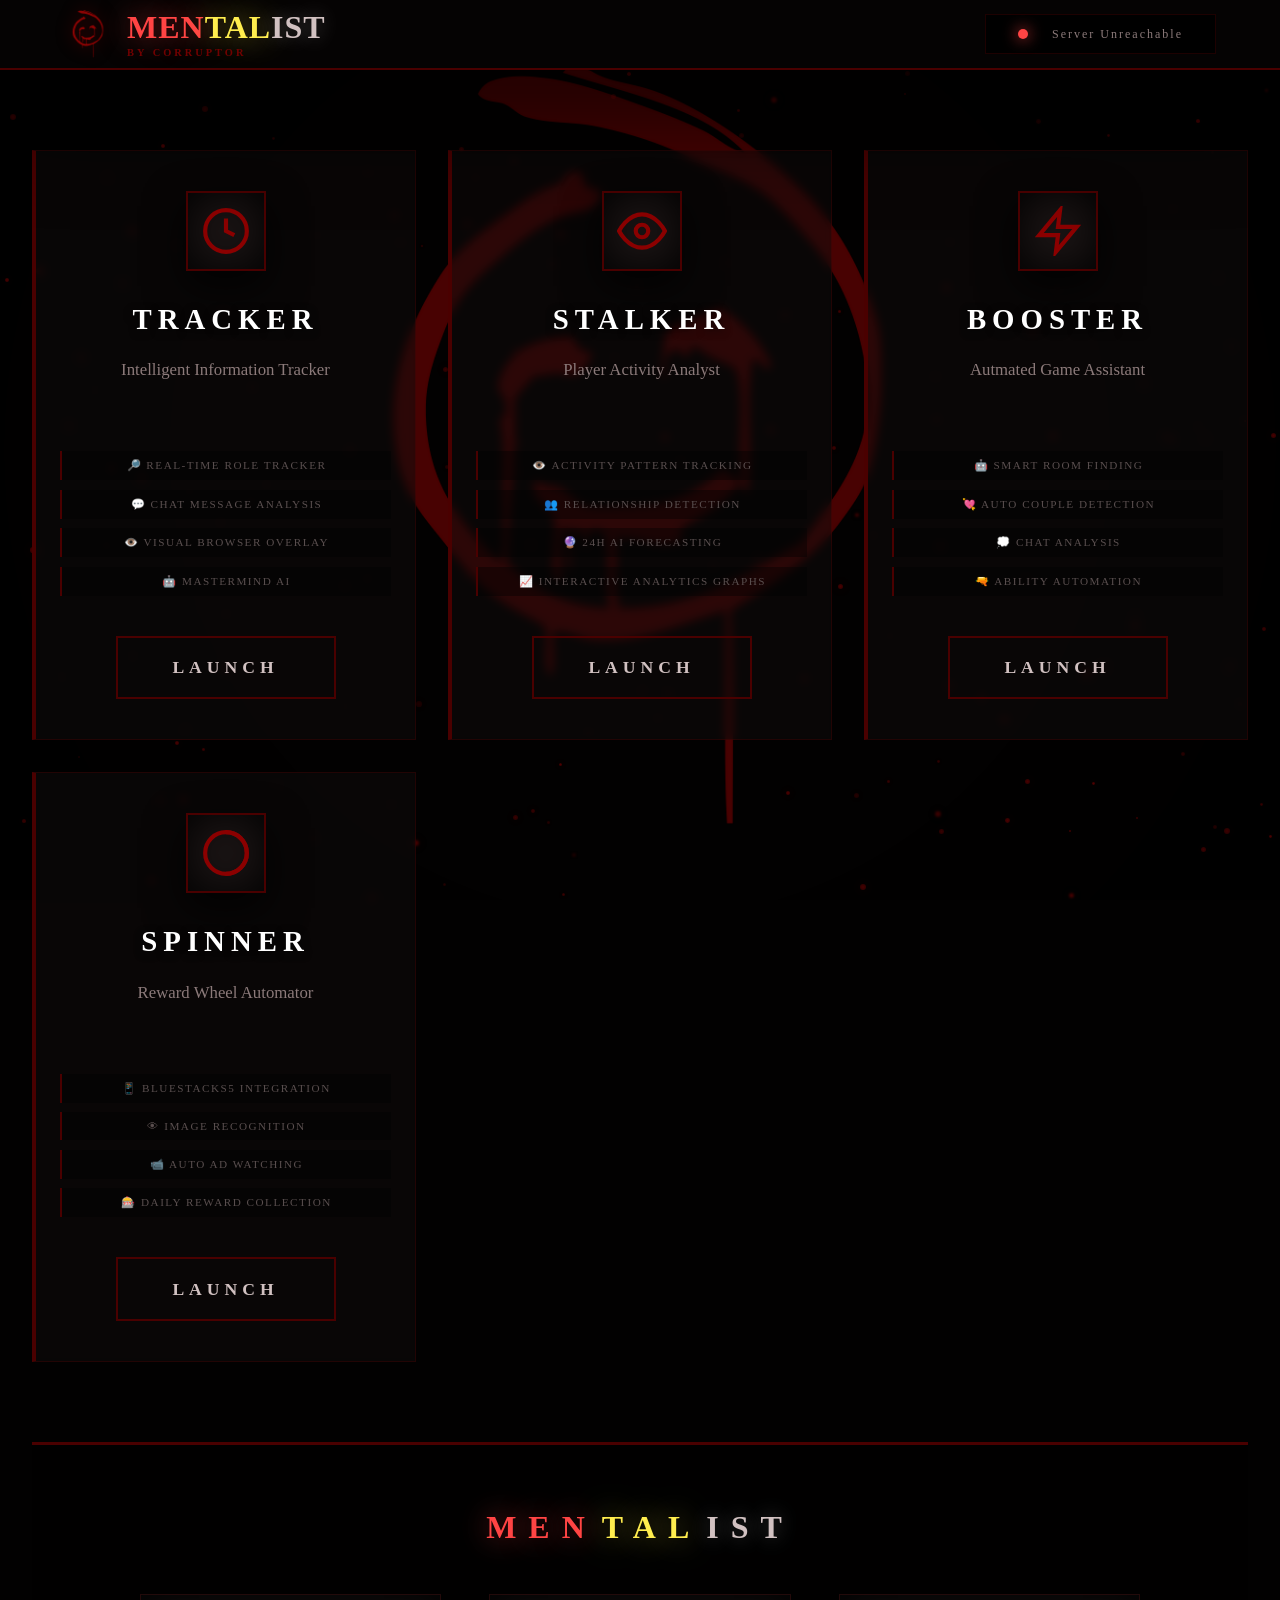
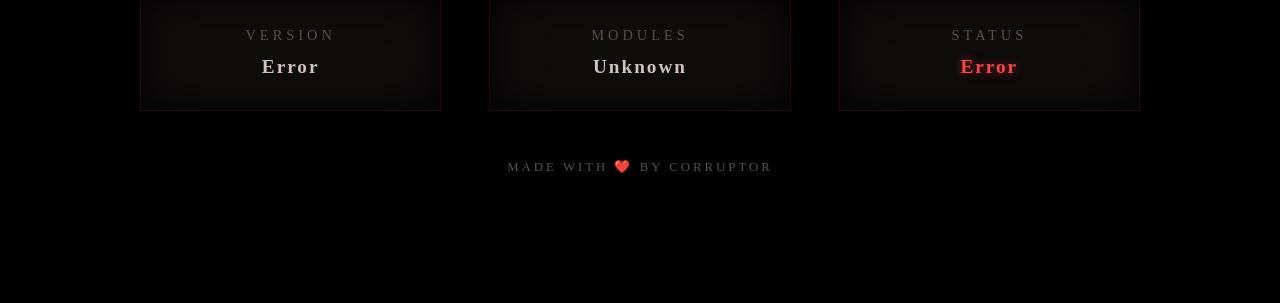
==== commit 48786b4f: "Update" ====
--- a/gui/index.html
+++ b/gui/index.html
@@ -52,13 +52,13 @@
                     </div>
                     <h2 class="card-title">TRACKER</h2>
                     <p class="card-description">
-                        Real-time game analysis with AI-powered predictions.
-                        Track players, roles, and strategic scenarios.
+                        Intelligent Information Tracker
                     </p>
                     <div class="card-features">
-                        <span class="feature">🎯 Role Detection</span>
-                        <span class="feature">🧠 Mastermind AI</span>
-                        <span class="feature">📊 Live Stats</span>
+                        <span class="feature">🔎 Real-time role tracker</span>
+                        <span class="feature">💬 Chat message analysis</span>
+                        <span class="feature">👁️ Visual browser overlay</span>
+                        <span class="feature">🤖 Mastermind AI</span>
                     </div>
                     <button class="card-button" onclick="launchModule('tracker')">
                         <span>LAUNCH</span>
@@ -78,12 +78,13 @@
                     </div>
                     <h2 class="card-title">STALKER</h2>
                     <p class="card-description">
-                        Monitor player activities, analyze patterns, and predict online schedules.
+                        Player Activity Analyst
                     </p>
                     <div class="card-features">
-                        <span class="feature">👁️ Player Tracking</span>
-                        <span class="feature">📈 Activity Graphs</span>
-                        <span class="feature">🔮 AI Predictions</span>
+                        <span class="feature">👁️ Activity pattern tracking</span>
+                        <span class="feature">👥 Relationship detection</span>
+                        <span class="feature">🔮 24H AI forecasting</span>
+                        <span class="feature">📈 Interactive analytics graphs</span>
                     </div>
                     <button class="card-button" onclick="launchModule('stalker')">
                         <span>LAUNCH</span>
@@ -102,12 +103,13 @@
                     </div>
                     <h2 class="card-title">BOOSTER</h2>
                     <p class="card-description">
-                        Automate gameplay actions for werewolf team with smart targeting.
+                        Autmated Game Assistant
                     </p>
                     <div class="card-features">
-                        <span class="feature">🤖 Auto Actions</span>
-                        <span class="feature">🎲 Smart Play</span>
-                        <span class="feature">⚡ Fast Mode</span>
+                        <span class="feature">🤖 Smart room finding</span>
+                        <span class="feature">💘 Auto couple detection</span>
+                        <span class="feature">💭 Chat analysis</span>
+                        <span class="feature">🔫 Ability automation</span>
                     </div>
                     <button class="card-button" onclick="launchModule('booster')">
                         <span>LAUNCH</span>
@@ -127,12 +129,13 @@
                     </div>
                     <h2 class="card-title">SPINNER</h2>
                     <p class="card-description">
-                        Automated fortune wheel farming for rewards and resources.
+                        Reward Wheel Automator
                     </p>
                     <div class="card-features">
-                        <span class="feature">🎰 Auto Spin</span>
-                        <span class="feature">💎 Reward Farm</span>
-                        <span class="feature">📱 BlueStacks</span>
+                        <span class="feature">📱 BlueStacks5 Integration</span>
+                        <span class="feature">👁 Image recognition</span>
+                        <span class="feature">📹 Auto ad watching</span>
+                        <span class="feature">🎰 Daily reward collection</span>
                     </div>
                     <button class="card-button" onclick="launchModule('spinner')">
                         <span>LAUNCH</span>
@@ -145,7 +148,7 @@
         <footer class="main-footer">
             <div class="footer-content">
                 <div class="footer-branding">
-                    <span class="logo-men">Men</span><span class="logo-tal">tal</span><span class="logo-ist">ist</span>
+                    <span class="logo-men">MEN</span><span class="logo-tal">TAL</span><span class="logo-ist">IST</span>
                 </div>
                 <div class="footer-info-grid">
                     <div class="footer-item">
@@ -161,7 +164,7 @@
                         <span class="footer-value">---</span>
                     </div>
                 </div>
-                <p class="footer-copyright">© 2026 BY CORRUPTOR</p>
+                <p class="footer-copyright">MADE WITH ❤️ BY CORRUPTOR</p>
             </div>
         </footer>
     </main>
--- a/gui/css/updater.css
+++ b/gui/css/updater.css
@@ -438,6 +438,8 @@
 }
 
 .update-success-modal {
+    position: relative;
+    z-index: 1;
     text-align: center;
     padding: 3rem 2rem;
 }
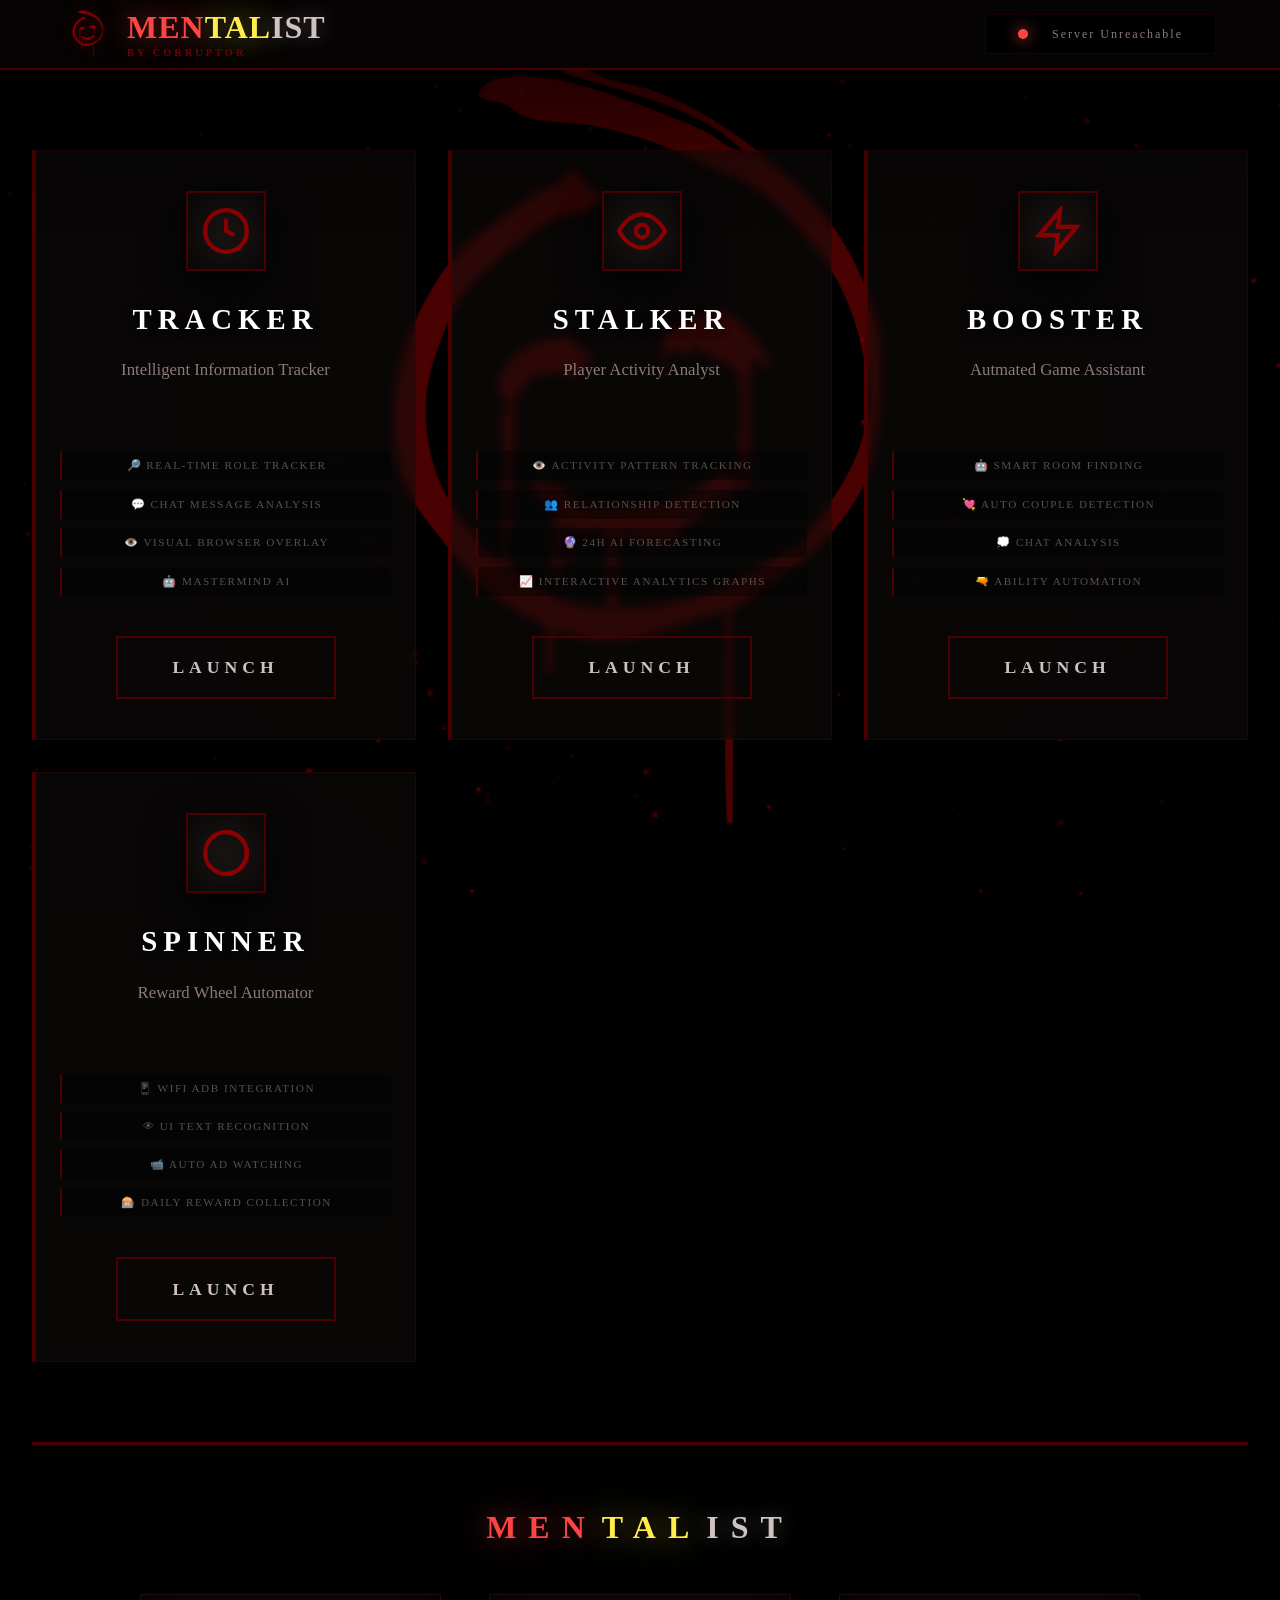
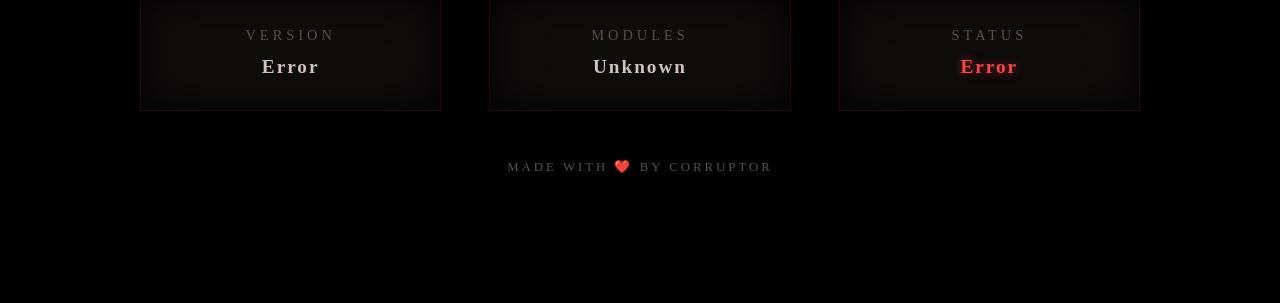
==== commit ae2dce1f: "Update" ====
--- a/gui/index.html
+++ b/gui/index.html
@@ -16,11 +16,9 @@
 
 <body>
     <div id="blood-particles"></div>
-
     <div class="background-watermark">
         <img src="assets/favicon.png" alt="">
     </div>
-
     <header class="main-header">
         <div class="logo" onclick="window.location.href='index.html'">
             <div class="brand-container">
@@ -38,7 +36,6 @@
             <span class="status-text">Checking Server...</span>
         </div>
     </header>
-    
     <main class="module-selector">
         <div class="modules-grid">
             <div class="module-card" data-module="tracker">
@@ -66,7 +63,6 @@
                     </button>
                 </div>
             </div>
-            
             <div class="module-card" data-module="stalker">
                 <div class="card-glow stalker-glow"></div>
                 <div class="card-content">
@@ -92,7 +88,6 @@
                     </button>
                 </div>
             </div>
-            
             <div class="module-card" data-module="booster">
                 <div class="card-glow booster-glow"></div>
                 <div class="card-content">
@@ -117,7 +112,6 @@
                     </button>
                 </div>
             </div>
-            
             <div class="module-card" data-module="spinner">
                 <div class="card-glow spinner-glow"></div>
                 <div class="card-content">
@@ -132,8 +126,8 @@
                         Reward Wheel Automator
                     </p>
                     <div class="card-features">
-                        <span class="feature">📱 BlueStacks5 Integration</span>
-                        <span class="feature">👁 Image recognition</span>
+                        <span class="feature">📱 WiFi ADB Integration</span>
+                        <span class="feature">👁 UI text recognition</span>
                         <span class="feature">📹 Auto ad watching</span>
                         <span class="feature">🎰 Daily reward collection</span>
                     </div>
@@ -144,7 +138,6 @@
                 </div>
             </div>
         </div>
-        
         <footer class="main-footer">
             <div class="footer-content">
                 <div class="footer-branding">
@@ -168,7 +161,6 @@
             </div>
         </footer>
     </main>
-    
     <script src="eel.js"></script>
     <script src="js/main.js"></script>
     <script src="js/updater.js"></script>
